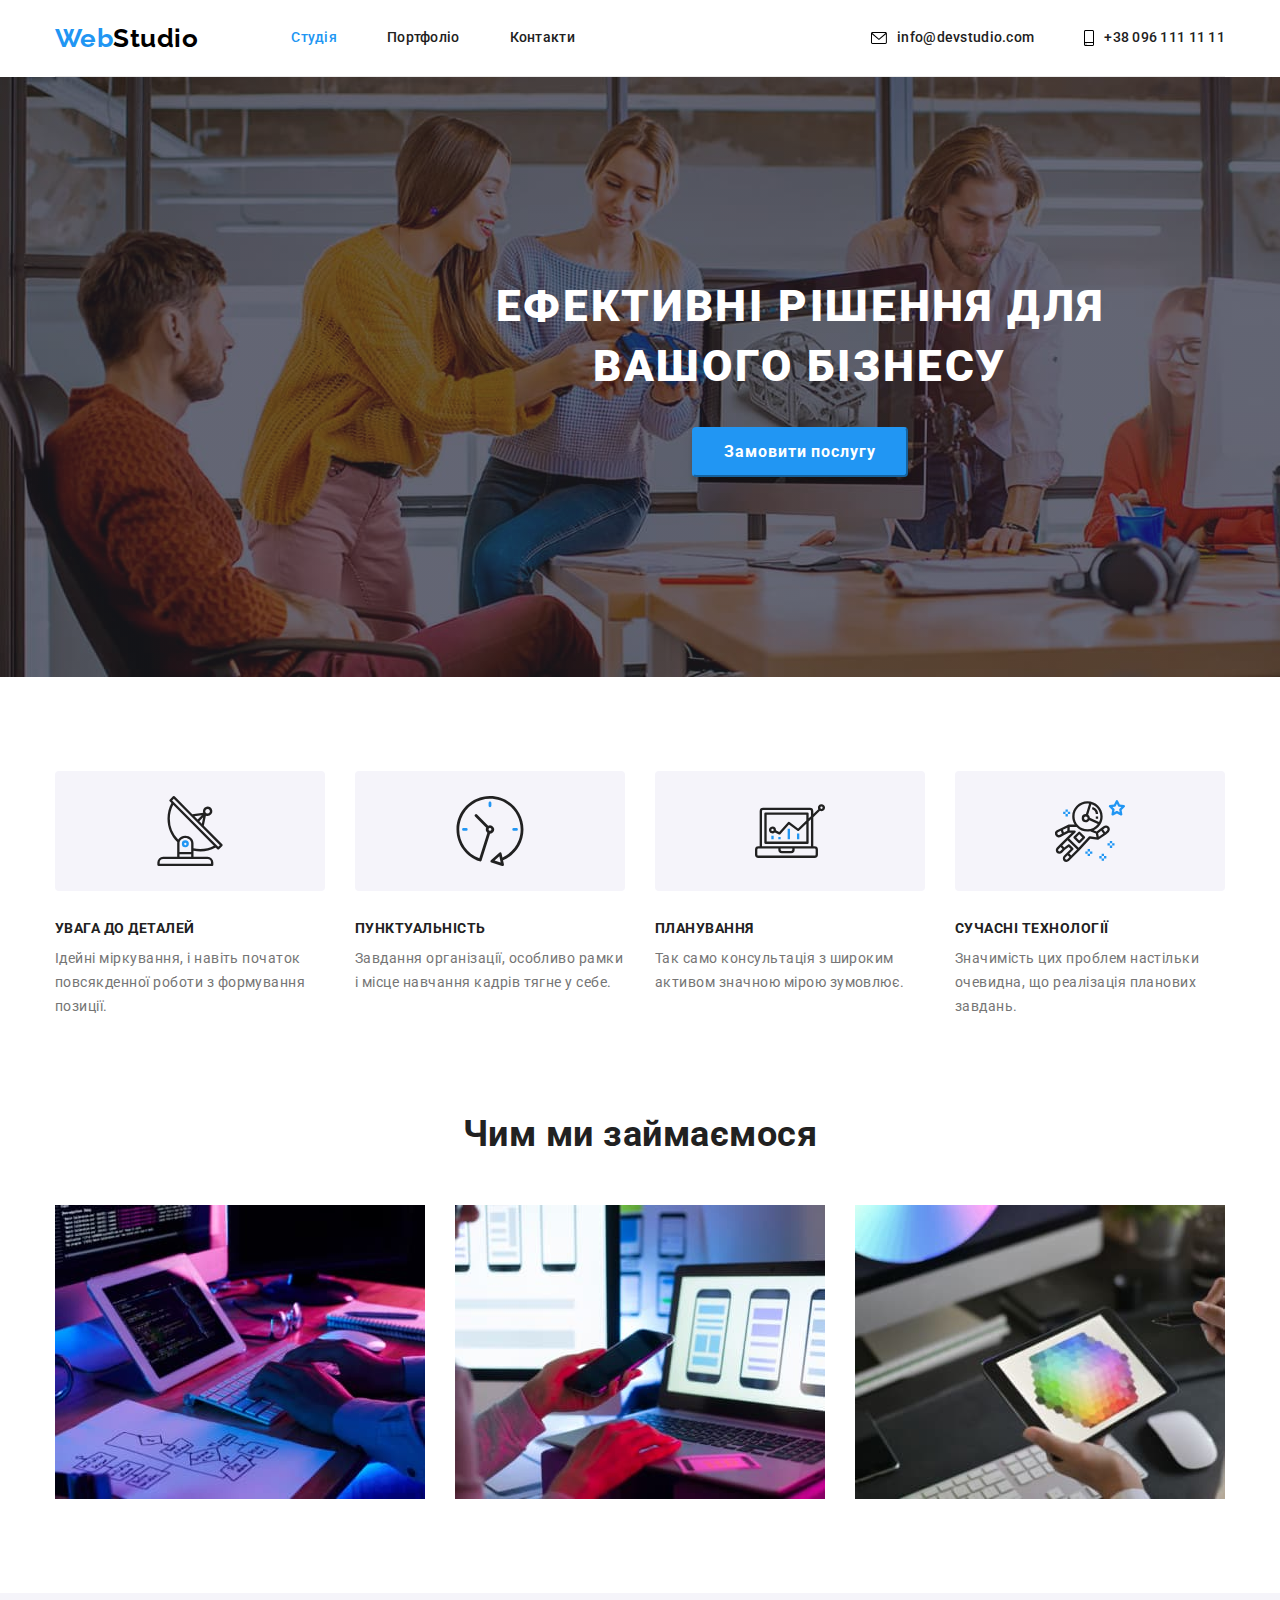
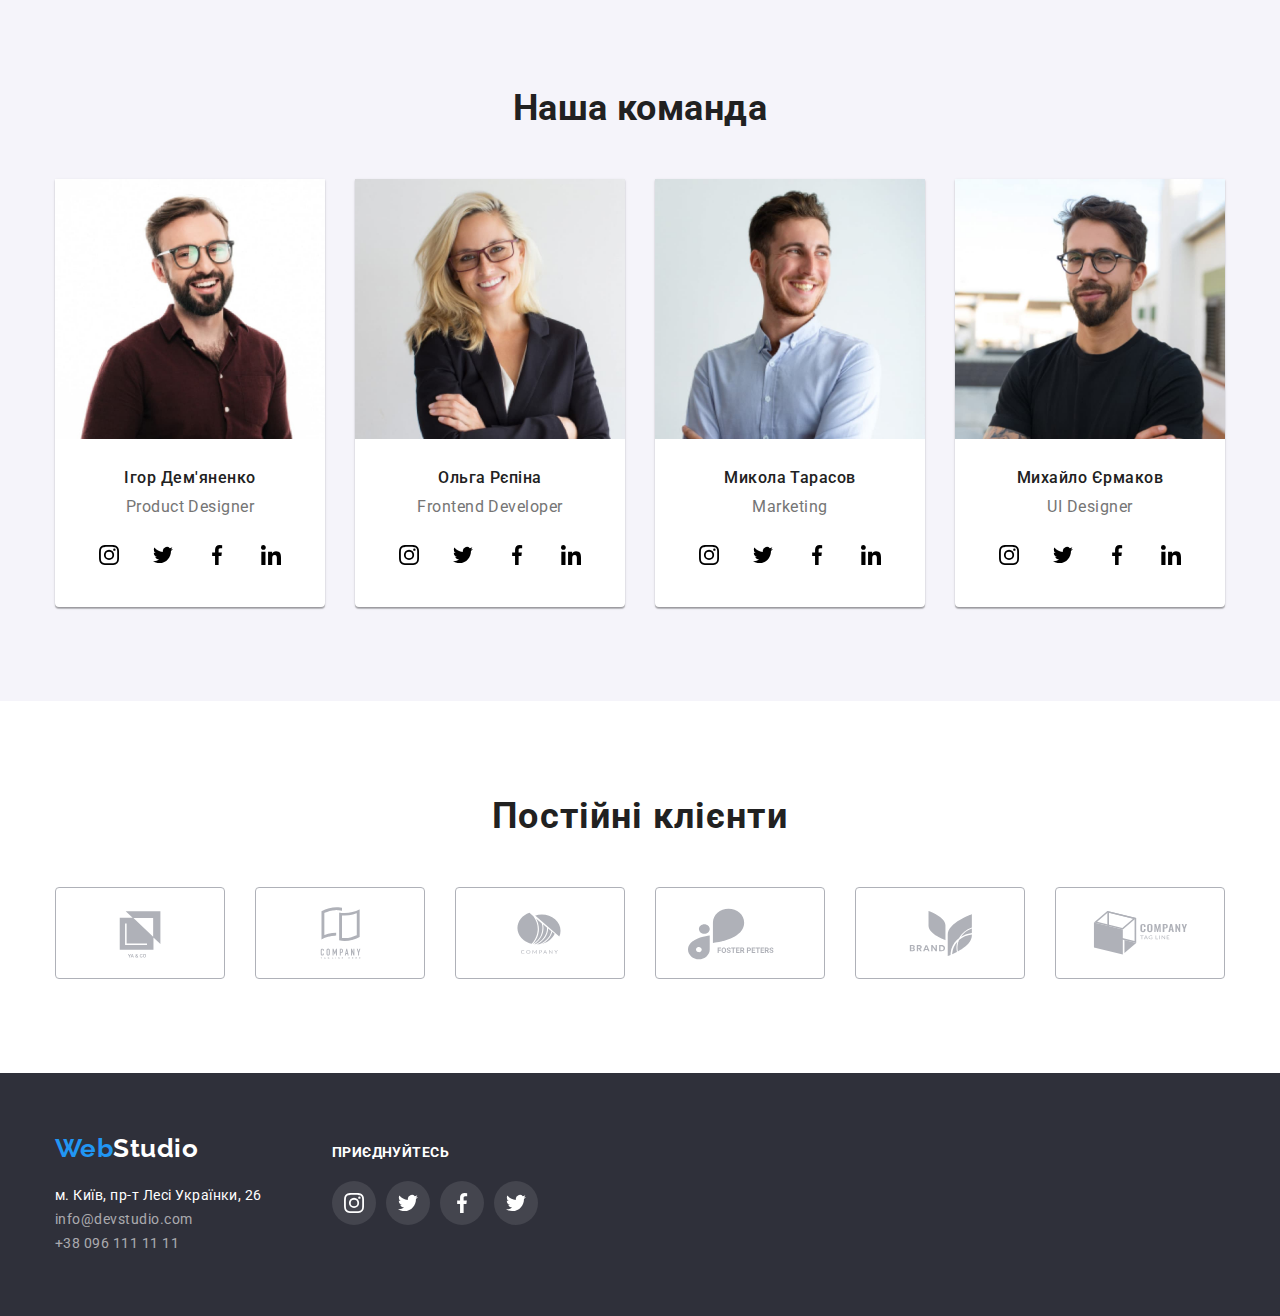
==== index.html @ 513cb398 "Moved files to goit-markup-hw-05" ====
<!DOCTYPE html>
<html lang="uk">
  <head>
    <meta charset="UTF-8" />
    <meta http-equiv="X-UA-Compatible" content="IE=edge" />
    <meta name="viewport" content="width=device-width, initial-scale=1.0" />
    <title>WebStudio</title>
    <link rel="preconnect" href="https://fonts.googleapis.com" />
    <link rel="preconnect" href="https://fonts.gstatic.com" crossorigin />
    <link
      href="https://fonts.googleapis.com/css2?family=Raleway:wght@700&family=Roboto:wght@400;500;700;900&display=swap"
      rel="stylesheet"
    />
    <link
      rel="stylesheet"
      href="https://cdnjs.cloudflare.com/ajax/libs/modern-normalize/1.1.0/modern-normalize.min.css"
    />
    <link rel="stylesheet" href="./css/styles.css" />
  </head>
  <body>
    <header>
      <div class="container">
        <nav class="main-nav">
          <a href="./index.html" class="logo"> <span class="logo-blue">Web</span>Studio </a>
          <ul class="site-nav-list pages">
            <li class="item"><a href="" class="link current">Студія</a></li>
            <li class="item"><a href="./portfolio.html" class="link">Портфоліо</a></li>
            <li class="item"><a href="" class="link">Контакти</a></li>
          </ul>
          <ul class="site-nav-list contacts">
            <li class="item">
                <a href="mailto:info@devstudio.com" class="contact">
                  <svg width="16" height="12" class="header_icon">
                  <use href="./images/icons.svg#icon-envelope"></use></svg>info@devstudio.com</a>
      
            </li>
            <li class="item"><a href="tel:+380961111111" class="contact">
              <svg width="10" height="16" class="header_icon">
                <use href="./images/icons.svg#icon-smartphone"></use></svg>+38 096 111 11 11</a></li>
          </ul>
        </nav>
      </div>
    </header>
    <main>
      <!-- Герой -->
      <section class="hero">
        <div class="container sec-hero">
          <h1 class="hero-title">Ефективні рішення для вашого бізнесу</h1>
          <button type="button" class="button primary">Замовити послугу</button>
        </div>
      </section>

      <section class="sec1">
        <div class="container">
          <h2 class="visually-hidden">Наші переваги</h2>
          <ul class="feature-list">
            <li class="feature-name icon-antenna">
              <div class="thumb">
                <svg width="70" height="70" class="feature_icons">
                <use href="./images/icons.svg#icon-antenna"></use>
              </svg>
            </div>
              <h3 class="title">Увага до деталей</h3>
              <p>Ідейні міркування, і навіть початок повсякденної роботи з формування позиції.</p>
            </li>
            <li class="feature-name icon-clock">
              <div class="thumb">
                <svg width="70" height="70" class="feature_icons">
                  <use href="./images/icons.svg#icon-clock"></use>
                </svg>
              </div>
              <h3 class="title">Пунктуальність</h3>
              <p>Завдання організації, особливо рамки і місце навчання кадрів тягне у себе.</p>
            </li>
            <li class="feature-name icon-diagram">
              <div class="thumb">
                <svg width="70" height="70" class="feature_icons">
                  <use href="./images/icons.svg#icon-diagram"></use>
                </svg>
              </div>
              <h3 class="title">Планування</h3>
              <p>Так само консультація з широким активом значною мірою зумовлює.</p>
            </li>
            <li class="feature-name icon-astronaut">
              <div class="thumb">
                <svg width="70" height="70" class="feature_icons">
                  <use href="./images/icons.svg#icon-astronaut"></use>
                </svg>
              </div>
              <h3 class="title">Сучасні технології</h3>
              <p>Значимість цих проблем настільки очевидна, що реалізація планових завдань.</p>
            </li>
          </ul>
        </div>
      </section>

      <section class="sec2">
        <div class="container">
          <h2 class="section-work">Чим ми займаємося</h2>
          <ul class="work-list">
            <li class="work-item">
              <img
                src="./images/our_work_1.jpg"
                alt="Планування архітектури проекту"
                width="370"
                height="294"
              />
            </li>
            <li class="work-item">
              <img src="./images/our_work_2.jpg" alt="Розробка дизайну" width="370" height="294" />
            </li>
            <li class="work-item">
              <img
                src="./images/our_work_3.jpg"
                alt="Підбір найкращих колірних рішень"
                width="370"
                height="294"
              />
            </li>
          </ul>
        </div>
      </section>

      <section class="sec3">
        <div class="container">
          <h2 class="section-team">Наша команда</h2>
          <ul class="section-team-list">
            <li class="person">
              <img
                src="./images/team_card_1.jpg"
                alt="Фото Ігор Дем'яненко"
                width="270"
                height="260"
              />
              <div class="person-content">
                <h3 class="title">Ігор Дем'яненко</h3>
                <p class="profession">Product Designer</p>
                <ul class="person-soc-list">
                  <li class="person-soc-items">
                    <a href="#" class="person-soc-link link">
                      <svg width="20" height="20" class="soc_icons">
                        <use href="./images/icons.svg#icon-instagram"></use>
                      </svg>
                    </a>
                  </li>
                  <li class="person-soc-items">
                    <a href="#" class="person-soc-link link">
                      <svg width="20" height="20" class="soc_icons">
                        <use href="./images/icons.svg#icon-twitter"></use></svg>
                      </a>
                  </li>
                  <li class="person-soc-items"><a href="#" class="person-soc-link link">
                    <svg width="20" height="20" class="soc_icons">
                      <use href="./images/icons.svg#icon-facebook"></use></svg>
                  </a></li>
                  <li class="person-soc-items"><a href="#" class="person-soc-link link">
                    <svg width="20" height="20" class="soc_icons">
                      <use href="./images/icons.svg#icon-linkedin"></use></svg>
                  </a></li>
                </ul>
              </div>
            </li>
            <li class="person">
              <img
                src="./images/team_card_2.jpg"
                alt="Фото Ольга Рєпіна"
                width="270"
                height="260"
              />
              <div class="person-content">
                <h3 class="title">Ольга Рєпіна</h3>
                <p class="profession">Frontend Developer</p>
                <ul class="person-soc-list">
                  <li class="person-soc-items">
                    <a href="#" class="person-soc-link link">
                      <svg width="20" height="20" class="soc_icons">
                        <use href="./images/icons.svg#icon-instagram"></use>
                      </svg>
                    </a>
                  </li>
                  <li class="person-soc-items">
                    <a href="#" class="person-soc-link link">
                      <svg width="20" height="20" class="soc_icons">
                        <use href="./images/icons.svg#icon-twitter"></use></svg>
                      </a>
                  </li>
                  <li class="person-soc-items"><a href="#" class="person-soc-link link">
                    <svg width="20" height="20" class="soc_icons">
                      <use href="./images/icons.svg#icon-facebook"></use></svg>
                  </a></li>
                  <li class="person-soc-items"><a href="#" class="person-soc-link link">
                    <svg width="20" height="20" class="soc_icons">
                      <use href="./images/icons.svg#icon-linkedin"></use></svg>
                  </a></li>
                </ul>
              </div>
            </li>
            <li class="person">
              <img
                src="./images/team_card_3.jpg"
                alt="Фото Микола Тарасов"
                width="270"
                height="260"
              />
              <div class="person-content">
                <h3 class="title">Микола Тарасов</h3>
                <p class="profession">Marketing</p>
                <ul class="person-soc-list">
                  <li class="person-soc-items">
                    <a href="#" class="person-soc-link link">
                      <svg width="20" height="20" class="soc_icons">
                        <use href="./images/icons.svg#icon-instagram"></use>
                      </svg>
                    </a>
                  </li>
                  <li class="person-soc-items">
                    <a href="#" class="person-soc-link link">
                      <svg width="20" height="20" class="soc_icons">
                        <use href="./images/icons.svg#icon-twitter"></use></svg>
                      </a>
                  </li>
                  <li class="person-soc-items"><a href="#" class="person-soc-link link">
                    <svg width="20" height="20" class="soc_icons">
                      <use href="./images/icons.svg#icon-facebook"></use></svg>
                  </a></li>
                  <li class="person-soc-items"><a href="#" class="person-soc-link link">
                    <svg width="20" height="20" class="soc_icons">
                      <use href="./images/icons.svg#icon-linkedin"></use></svg>
                  </a></li>
                </ul>
              </div>
            </li>
            <li class="person">
              <img
                src="./images/team_card_4.jpg"
                alt="Фото Михайло Єрмаков"
                width="270"
                height="260"
              />
              <div class="person-content">
                <h3 class="title">Михайло Єрмаков</h3>
                <p class="profession">UI Designer</p>
                <ul class="person-soc-list">
                  <li class="person-soc-items">
                    <a href="#" class="person-soc-link link">
                      <svg width="20" height="20" class="soc_icons">
                        <use href="./images/icons.svg#icon-instagram"></use>
                      </svg>
                    </a>
                  </li>
                  <li class="person-soc-items">
                    <a href="#" class="person-soc-link link">
                      <svg width="20" height="20" class="soc_icons">
                        <use href="./images/icons.svg#icon-twitter"></use></svg>
                      </a>
                  </li>
                  <li class="person-soc-items"><a href="#" class="person-soc-link link">
                    <svg width="20" height="20" class="soc_icons">
                      <use href="./images/icons.svg#icon-facebook"></use></svg>
                  </a></li>
                  <li class="person-soc-items"><a href="#" class="person-soc-link link">
                    <svg width="20" height="20" class="soc_icons">
                      <use href="./images/icons.svg#icon-linkedin"></use></svg>
                  </a></li>
                </ul>
              </div>
            </li>
          </ul>
        </div>
      </section>
      <section class="sec-customers">
        <div class="container">
          <h2 class="customers-title">Постійні клієнти</h2>
          <ul class="customers-list">
            <li class="customers-item">
              <a href="" class="customers-item-box">
                <svg width="106" height="60" class="customers_icons">
                  <use href="./images/icons.svg#icon-logo1"></use></svg>
              </a>
            </li>
            <li class="customers-item">
              <a href="" class="customers-item-box">
                <svg width="106" height="60" class="customers_icons">
                  <use href="./images/icons.svg#icon-logo2"></use></svg>
              </a>
            </li>
            <li class="customers-item">
              <a href="" class="customers-item-box">
                <svg width="106" height="60" class="customers_icons">
                  <use href="./images/icons.svg#icon-logo3"></use></svg>
              </a>
            </li>
            <li class="customers-item">
              <a href="" class="customers-item-box">
                <svg width="106" height="60" class="customers_icons">
                  <use href="./images/icons.svg#icon-logo4"></use></svg>
              </a>
            </li>
            <li class="customers-item">
              <a href="" class="customers-item-box">
                <svg width="106" height="60" class="customers_icons">
                  <use href="./images/icons.svg#icon-logo5"></use></svg>
              </a>
            </li>
            <li class="customers-item">
              <a href="" class="customers-item-box">
                <svg width="106" height="60" class="customers_icons">
                  <use href="./images/icons.svg#icon-logo6"></use></svg>
              </a>
            </li>
      
          </ul>
        </div>
      </section>
    </main>
    <footer>
      <section class="footer-section-address">
        <div class="container container-footer">
          <div class="address-footer">
            <a href="./index.html" class="footer-logo">
              <span class="footer-logo-blue">Web</span>Studio
            </a>
            <address>
              <ul class="footer-address-list">
                <li>
                  <a
                    href="https://goo.gl/maps/oqx8ePhRrZRqefAk6"
                    target="_blank"
                    rel="noopener noreferrer nofollow"
                    class="footer-address-link"
                  >
                    м. Київ, пр-т Лесі Українки, 26
                  </a>
                </li>
                <li>
                  <a href="mailto:info@devstudio.com" class="footer-contacts">info@devstudio.com</a>
                </li>
                <li><a href="tel:+380961111111" class="footer-contacts">+38 096 111 11 11</a></li>
              </ul>
            </address>
          </div>
          <div class="join">
            <h3 class="join-title">приєднуйтесь</h3>
            <ul class="join-list">
              <li class="join-item"><a href="" class="join-button">
                <svg width="20" height="20" class="join-link">
                  <use href="./images/icons.svg#icon-instagram"></use>
                </svg>
              </a></li>
              <li class="join-item"><a href="" class="join-button">
                <svg width="20" height="20" class="join-link">
                  <use href="./images/icons.svg#icon-twitter"></use>
                </svg>
              </a></li>
              <li class="join-item"><a href="" class="join-button">
                <svg width="20" height="20" class="join-link">
                  <use href="./images/icons.svg#icon-facebook"></use>
                </svg>
              </a></li>
              <li class="join-item"><a href="" class="join-button">
                <svg width="20" height="20" class="join-link">
                  <use href="./images/icons.svg#icon-twitter"></use>
                </svg>
              </a></li>
            </ul>
        </div>
      </section>
    </footer>
  </body>
</html>
---- css/styles.css ----
:root {
  --primary-text-color: #212121;
  --title-text-color: #757575;
  --accent-color: #2196f3;
  --primary-white-color: #ffffff;
}

body {
  background-color: var(--primary-white-color);
  color: var(--primary-text-color);
  font-family: Roboto, sans-serif;
  letter-spacing: 0.03em;
}

h1,
h2,
h3,
h4,
h5,
h6,
p {
  margin: 0;
}

ul {
  margin: 0;
  padding: 0;
  list-style: none;
}

button {
  cursor: pointer;
}

img {
  display: block;
  max-width: 100%;
  height: auto;
}

.container {
  width: 1200px;
  margin: 0 auto;
  padding: 0 15px;
}

.link {
  text-decoration: none;
}

/* ------Utilitarian classes------ */

.visually-hidden {
  position: absolute;
  width: 1px;
  height: 1px;
  margin: -1px;
  border: 0;
  padding: 0;
  white-space: nowrap;
  overflow: hidden;
}
/*  Header: */

/* Logo */

.logo {
  color: #000000;
  font-family: Raleway, sans-serif;
  font-weight: 700;
  font-size: 26px;
  line-height: 1.19;
  text-decoration: none;
}

.logo:hover {
  color: var(--accent-color);
}

.logo-blue {
  color: var(--accent-color);
}

.logo-blue:hover {
  color: #000000;
}

/* Навигация по сайту */

.main-nav {
  display: flex;
  align-items: center;
  border-bottom: 1px solid #ececec;
}

.site-nav-list {
  display: flex;
  list-style: none;
}

/* .site-nav-list .item {
  margin-right: 50px;
}

.site-nav-list .item:last-child {
  margin-right: 0;
} */

.site-nav-list .item + .item {
  margin-left: 50px;
}

/* .site-nav-list .item:not(:last-child) {
  margin-right: 50px;
} */

.site-nav-list.pages {
  margin-left: 93px;
}

.site-nav-list.contacts {
  margin-left: auto;
}

.site-nav-list .link,
.contact {
  display: inline-flex;
  align-items: center;
  padding-top: 30px;
  padding-bottom: 30px;
  color: var(--primary-text-color);
  font-weight: 500;
  font-size: 14px;
  line-height: 1.14;
  letter-spacing: 0.02em;
  text-decoration: none;
}

.site-nav-list .link:hover,
.site-nav-list .link:focus,
.contact:hover,
.contact:focus {
  color: var(--accent-color);
  fill: var(--accent-color);
}

.site-nav-list .link.current {
  color: var(--accent-color);
}

.header_icon {
  margin-right: 10px;
}

/* End of header. */

/* main: */

.hero {
  text-align: center;
}

.container.sec-hero {
  display: flex;
  flex-direction: column;
  align-items: center;

  padding-top: 200px;
  padding-bottom: 200px;

  height: 600px;
  width: 1600px;
  margin-left: auto;
  margin-right: auto;
  background-image: linear-gradient(to right, rgba(47, 48, 58, 0.4), rgba(47, 48, 58, 0.4)),
    url(../images/hero.jpg);
  background-repeat: no-repeat;
  background-size: cover;
  background-position: center;

  background-color: #2f303a;
}

.hero-title {
  color: #ffffff;
  font-weight: 900;
  font-size: 44px;
  line-height: 1.36;
  font-family: inherit;
  letter-spacing: 0.06em;
  text-transform: uppercase;
  text-align: center;
  width: 696px;
  margin-bottom: 30px;
}

.button.primary {
  color: #ffffff;
  background-color: var(--accent-color);
  font-family: inherit;
  font-weight: 700;
  font-size: 16px;
  line-height: 1.88;
  letter-spacing: 0.06em;

  width: 216px;
  height: 50px;
  box-shadow: 0px 4px 4px rgba(0, 0, 0, 0.15);
  border-radius: 4px;
  border-color: var(--accent-color);
}

.sec1 {
  padding-top: 94px;
  padding-bottom: 94px;
}
.feature-list {
  display: flex;
  list-style: none;
}

.feature-list .feature-name:not(:last-child) {
  margin-right: 30px;
}

.feature-name .thumb {
  display: flex;
  justify-content: center;
  align-items: center;
  width: 270px;
  content: '';
  height: 120px;
  background-color: #f5f4fa;
  border-radius: 4px;
  margin-bottom: 30px;

  /* background-size: contain;
  background-repeat: no-repeat;
  background-position: center;*/
}
/* 
.feature-name.icon-antenna::before {
  background-image: url(../images/antenna_1.svg);
}

.feature-name.icon-clock::before {
  background-image: url(../images/clock_2.svg);
}

.feature-name.icon-diagram::before {
  background-image: url(../images/diagram_3.svg);
}

.feature-name.icon-astronaut::before {
  background-image: url(../images/astronaut_4.svg);
} */

.feature-list .title {
  color: var(--primary-text-color);
  font-weight: 700;
  font-size: 14px;
  line-height: 1.14;
  text-transform: uppercase;

  margin-bottom: 10px;
}

.feature-list p {
  color: var(--title-text-color);
  font-size: 14px;
  line-height: 1.71;
}

.sec2 {
  padding-bottom: 94px;
}
.section-work {
  color: var(--primary-text-color);
  font-weight: 700;
  font-size: 36px;
  line-height: 1.17;
  text-align: center;
  padding-bottom: 50px;
}

.work-list {
  display: flex;
  list-style: none;
}

.work-list .work-item:not(:last-child) {
  margin-right: 30px;
}

.sec3 {
  background-color: #f5f4fa;
  padding-top: 94px;
  padding-bottom: 94px;
}

.section-team {
  color: var(--primary-text-color);
  font-weight: 700;
  font-size: 36px;
  line-height: 1.17;
  text-align: center;

  margin-bottom: 50px;
}

.section-team-list {
  display: flex;
  list-style: none;
}

.section-team-list .person {
  width: 270px;

  background-color: #ffffff;
  box-shadow: 0px 1px 3px rgba(0, 0, 0, 0.12), 0px 1px 1px rgba(0, 0, 0, 0.14),
    0px 2px 1px rgba(0, 0, 0, 0.2);
  border-radius: 0px 0px 4px 4px;
}

.section-team-list .person + .person {
  margin-left: 30px;
}

.person-content {
  display: flex;
  flex-direction: column;

  padding: 30px;
}

.section-team-list .title {
  color: var(--primary-text-color);
  font-weight: 500;
  font-size: 16px;
  line-height: 1.18;
  text-align: center;
  margin-bottom: 10px;
}

.section-team-list .profession {
  color: var(--title-text-color);
  font-size: 16px;
  line-height: 1.18;
  text-align: center;
  margin-bottom: 16px;
}

.person-soc-list {
  display: flex;
  justify-content: center;
  align-items: center;
}

.person-soc-items {
  width: 44px;
  height: 44px;
}

.person-soc-items:not(:last-child) {
  margin-right: 10px;
}

.person-soc-link {
  width: 100%;
  height: 100%;
  display: flex;
  border-radius: 50%;

  justify-content: center;
  align-items: center;
}

.person-soc-link:hover,
.person-soc-link:focus {
  background-color: var(--accent-color);
  fill: #ffffff;
}

.sec-customers {
  padding-top: 94px;
  padding-bottom: 94px;
}

.customers-title {
  font-weight: 700;
  font-size: 36px;
  line-height: 1.17;
  text-align: center;
  letter-spacing: 0.03em;
  margin-bottom: 50px;
}

.customers-list {
  display: flex;
  align-items: center;
}

.customers-item:not(:last-child) {
  margin-right: 30px;
}

.customers-item-box {
  display: block;
  align-items: center;
  justify-content: center;
  width: 170px;
  height: 92px;
  left: 615px;
  top: 2490px;

  border: 1px solid #afb1b8;
  border-radius: 4px;

  fill: #afb1b8;
}

.customers-item-box:hover,
.customers-item-box:focus {
  border-color: var(--accent-color);
  fill: var(--accent-color);
}

.customers_icons {
  margin: 16px 32px;
}

/* end of main. */

/* footer: */

.footer-section-address {
  background-color: #2f303a;
}

.container-footer {
  display: flex;
}

.footer-logo {
  color: #ffffff;
  font-family: 'Raleway';
  font-style: normal;
  font-weight: 700;
  font-size: 26px;
  line-height: 1.19;
  text-decoration: none;

  display: block;
  padding-top: 60px;
  padding-bottom: 20px;
}

.footer-logo-blue {
  color: var(--accent-color);
}

.footer-address-list {
  list-style: none;
  font-size: 14px;
  line-height: 1.71;
  font-style: normal;

  padding-bottom: 60px;
}

.footer-address-link {
  color: #ffffff;
  font-size: 14px;
  line-height: 1.71;
  text-decoration: none;
}

.footer-address-link:hover,
.footer-address-link:focus {
  color: var(--accent-color);
}

.footer-contacts {
  color: rgba(255, 255, 255, 0.6);
  font-size: 14px;
  line-height: 1.71;
  text-decoration: none;
}

.footer-contacts:hover,
.footer-contacts:focus {
  color: var(--accent-color);
}

.join {
  margin-top: 72px;
  margin-left: 70px;
}

.join-title {
  font-weight: 700;
  font-size: 14px;
  line-height: 1.14;
  letter-spacing: 0.03em;
  text-transform: uppercase;
  color: #ffffff;

  margin-bottom: 20px;
}
.join-list {
  display: flex;
  justify-content: center;
}
.join-item {
}
.join-button {
  padding: 0;
  border: none;
  width: 44px;
  height: 44px;
  border-radius: 50%;
  margin-right: 10px;
  background: rgba(255, 255, 255, 0.1);
  display: inline-flex;
  justify-content: center;
  align-items: center;
}

.join-button:hover,
.join-button:focus {
  background: var(--accent-color);
  fill: var(--primary-white-color);
}

.join-link {
  background-position: center;
  fill: var(--primary-white-color);
  margin: 0;
  padding: 0;
}

/* классы для portfolio.html */

.container.sec-works {
  background-color: #ffffff;
  padding-top: 94px;
  padding-bottom: 94px;
}

.button-list {
  display: flex;
  list-style: none;
  justify-content: center;

  margin-bottom: 34px;
}

.button-menu:not(:last-child) {
  margin-right: 8px;
}

.button-function {
  color: #212121;
  background-color: #f5f4fa;
  font-family: inherit;
  font-weight: 500;
  font-size: 16px;
  line-height: 1.62;
  text-align: center;

  width: 125px;
  height: 38px;
  border-radius: 4px;
  border: 2px solid transparent;
}

.button-function:hover,
.button-function:focus {
  color: #ffffff;
  background-color: #2196f3;
  box-shadow: 0px 3px 1px rgba(0, 0, 0, 0.1), 0px 1px 2px rgba(0, 0, 0, 0.08),
    0px 2px 2px rgba(0, 0, 0, 0.12);
  border-radius: 4px;
}

.gallery-list {
  display: flex;
  flex-wrap: wrap;
  list-style: none;
}

.gallery-list .item {
  flex-basis: calc((100% - 60px) / 3);
  margin-right: 30px;
  margin-bottom: 30px;
}

.gallery-list .item:nth-child(3n) {
  margin-right: 0;
}

.gallery-list .item:nth-last-child(-n + 3) {
  margin-bottom: 0;
}

.gallery-list .item:hover,
.gallery-list .item:focus {
  border: 1px solid #eeeeee;
  box-shadow: 0px 1px 1px rgba(0, 0, 0, 0.12), 0px 4px 4px rgba(0, 0, 0, 0.06),
    1px 4px 6px rgba(0, 0, 0, 0.16);
}

.gallery-list-link {
  text-decoration: none;
}

.gallery-list-content {
  padding: 20px 24px;
  border-left: 1px solid #eeeeee;
  border-right: 1px solid #eeeeee;
  border-bottom: 1px solid #eeeeee;
}

.gallery-list-title {
  color: var(--primary-text-color);
  font-weight: 700;
  font-size: 18px;
  line-height: 2;
  letter-spacing: 0.06em;

  margin-bottom: 4px;
}

.gallery-list-text {
  color: var(--title-text-color);
  font-size: 16px;
  line-height: 1.88;
}
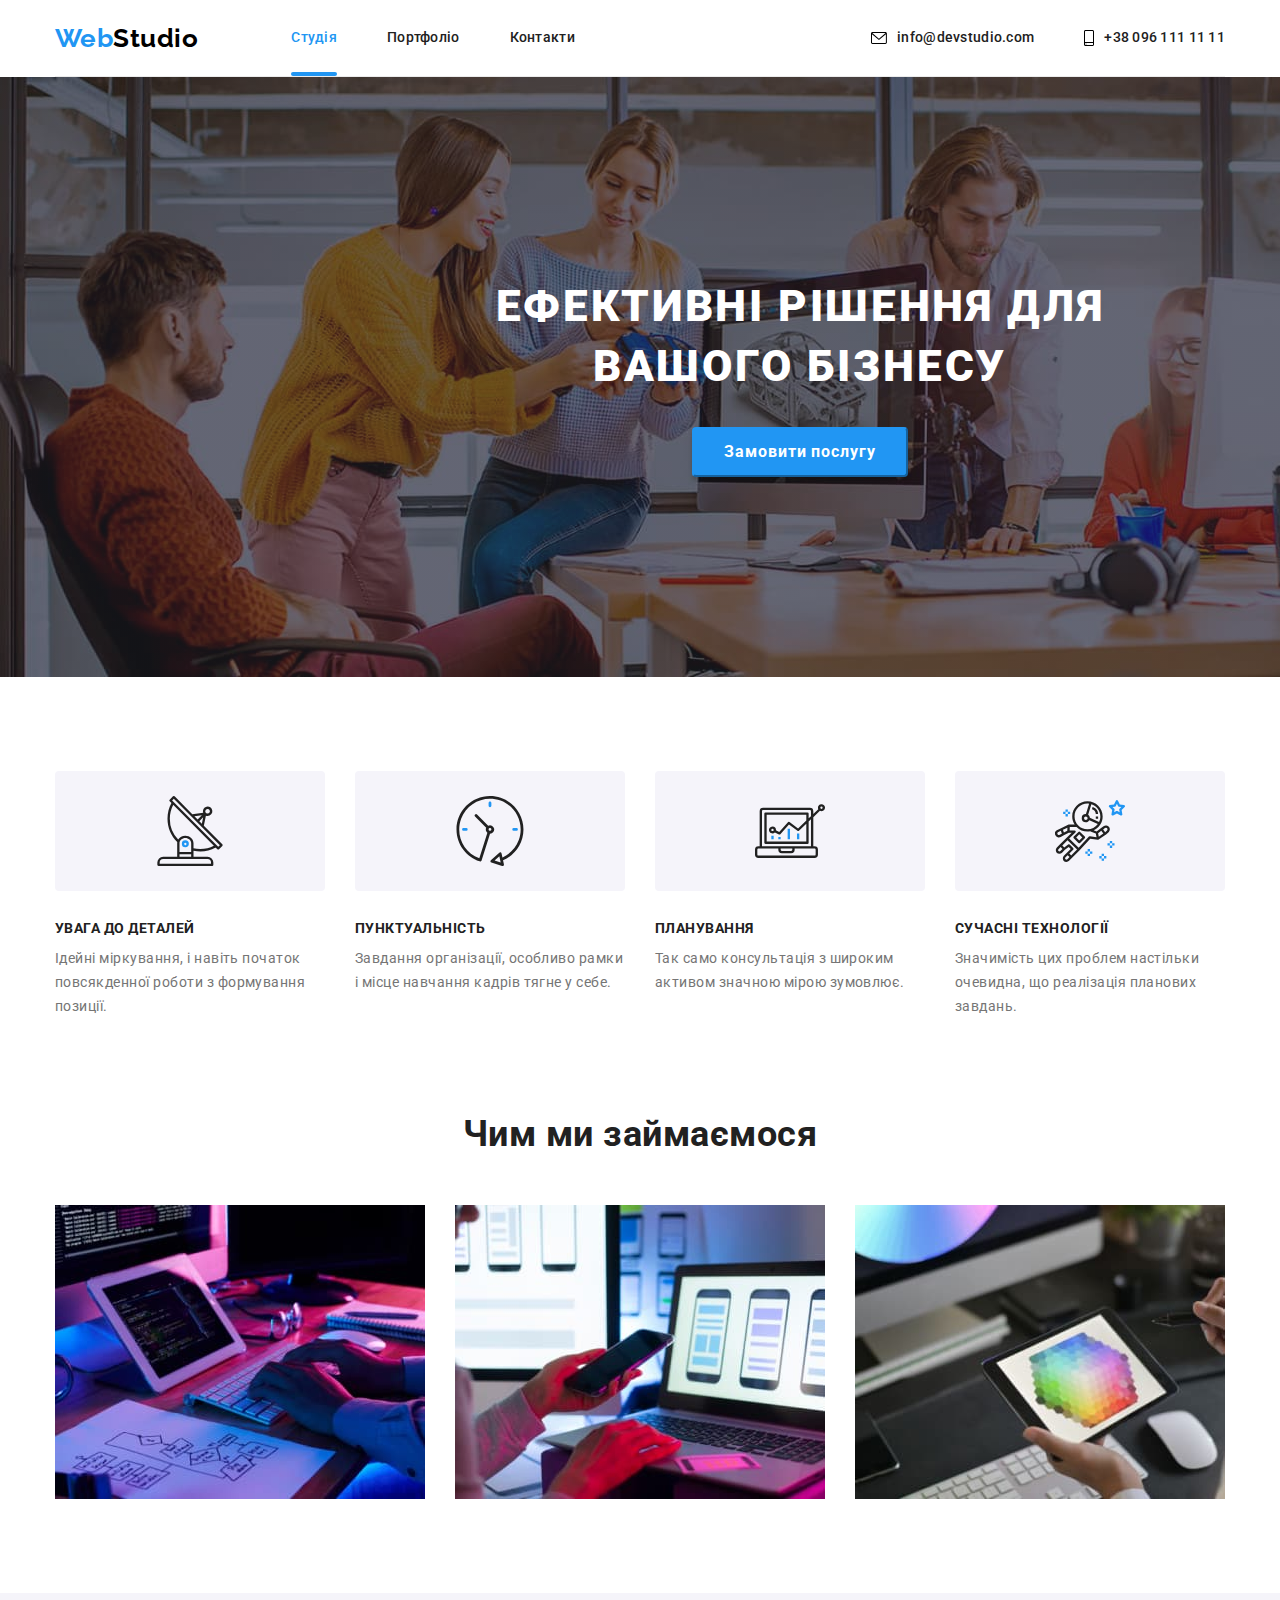
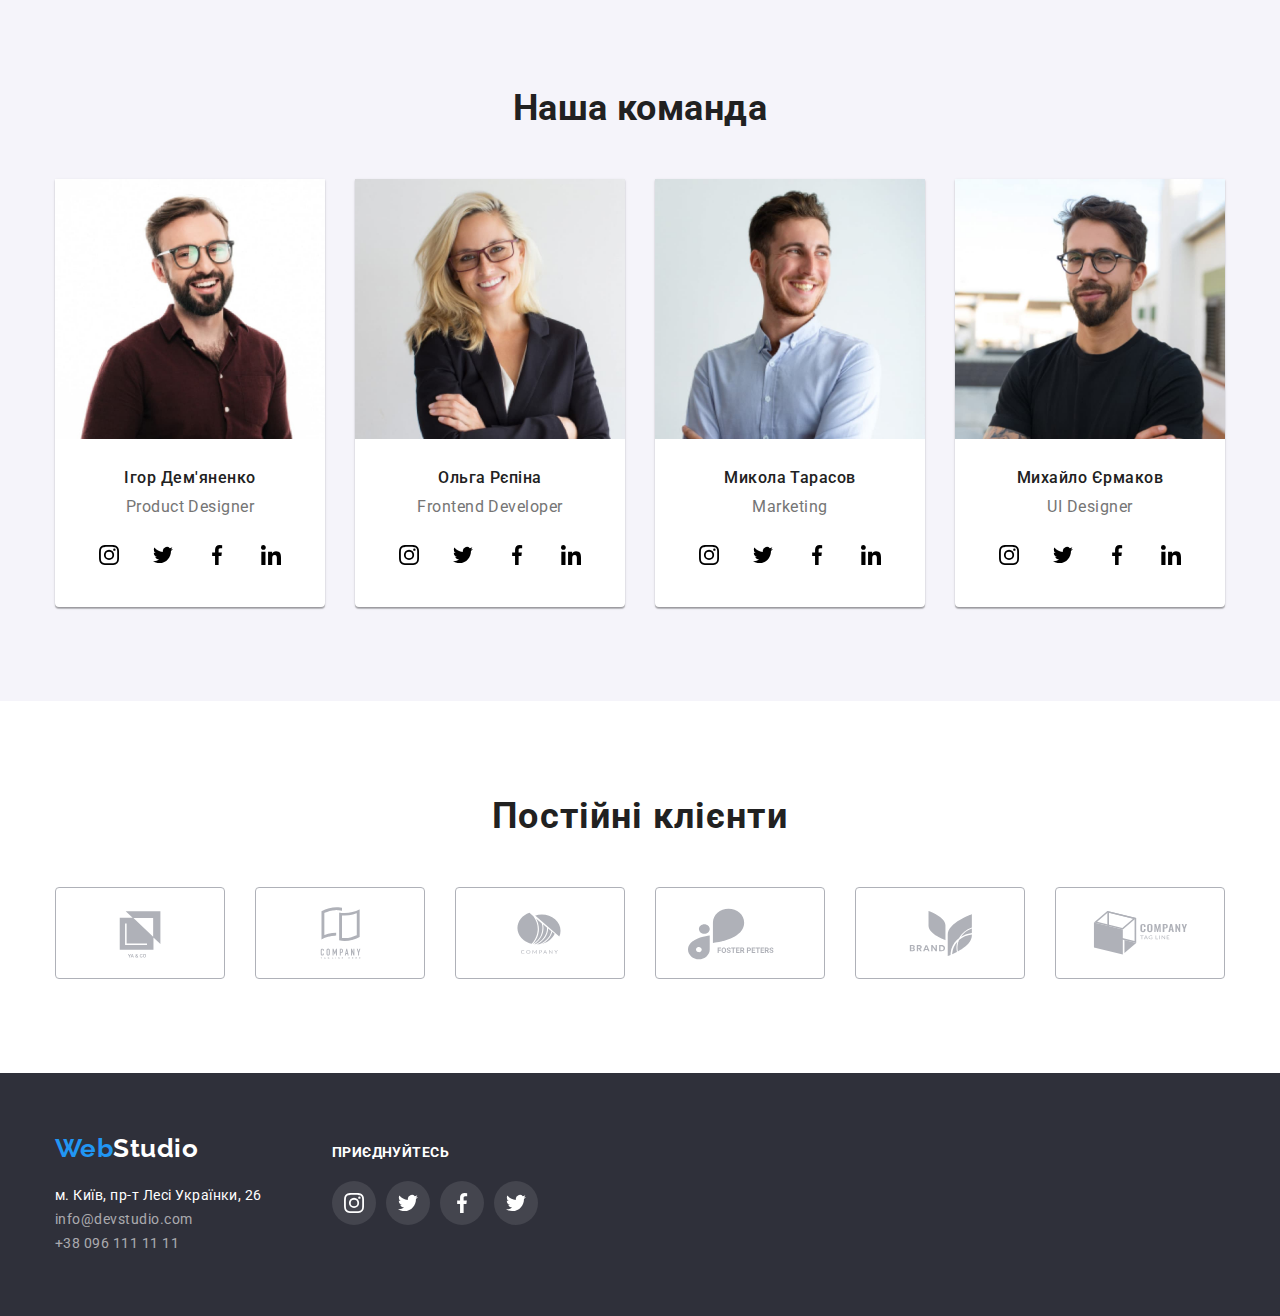
==== commit 25da148c: "Added working modal" ====
--- a/index.html
+++ b/index.html
@@ -46,7 +46,7 @@
       <section class="hero">
         <div class="container sec-hero">
           <h1 class="hero-title">Ефективні рішення для вашого бізнесу</h1>
-          <button type="button" class="button primary">Замовити послугу</button>
+          <button type="button" class="button primary" data-modal-open>Замовити послугу</button>
         </div>
       </section>
 
@@ -366,5 +366,15 @@
         </div>
       </section>
     </footer>
+    <div class="backdrop is-hidden" data-modal>
+      <div class="modal">
+        <button type="button" class="modal-close" data-modal-close>
+          <svg width="20" height="20" class="modal-close-button">
+            <use href="./images/icons.svg#modal-close"></use> </svg>
+
+        </button>
+      </div>
+    </div>
+    <script src="./js/modal.js"></script>
   </body>
 </html>
--- a/css/styles.css
+++ b/css/styles.css
@@ -3,6 +3,7 @@
   --title-text-color: #757575;
   --accent-color: #2196f3;
   --primary-white-color: #ffffff;
+  --tran: 250ms cubic-bezier(0.4, 0, 0.2, 1);
 }
 
 body {
@@ -134,6 +135,10 @@
   line-height: 1.14;
   letter-spacing: 0.02em;
   text-decoration: none;
+
+  transition: color var(--tran), fill var(--tran);
+
+  position: relative;
 }
 
 .site-nav-list .link:hover,
@@ -146,6 +151,19 @@
 
 .site-nav-list .link.current {
   color: var(--accent-color);
+}
+
+.site-nav-list .link.current::after {
+  content: '';
+
+  position: absolute;
+
+  width: 100%;
+  height: 4px;
+  background-color: var(--accent-color);
+  border-radius: 2px;
+  left: 0;
+  bottom: 0;
 }
 
 .header_icon {
@@ -373,6 +391,8 @@
 
   justify-content: center;
   align-items: center;
+
+  transition: background-color var(--tran), fill var(--tran);
 }
 
 .person-soc-link:hover,
@@ -417,6 +437,8 @@
   border-radius: 4px;
 
   fill: #afb1b8;
+
+  transition: fill var(--tran), border-color var(--tran);
 }
 
 .customers-item-box:hover,
@@ -473,6 +495,8 @@
   font-size: 14px;
   line-height: 1.71;
   text-decoration: none;
+
+  transition: color var(--tran);
 }
 
 .footer-address-link:hover,
@@ -485,6 +509,8 @@
   font-size: 14px;
   line-height: 1.71;
   text-decoration: none;
+
+  transition: color var(--tran);
 }
 
 .footer-contacts:hover,
@@ -520,15 +546,17 @@
   height: 44px;
   border-radius: 50%;
   margin-right: 10px;
-  background: rgba(255, 255, 255, 0.1);
+  background-color: rgba(255, 255, 255, 0.1);
   display: inline-flex;
   justify-content: center;
   align-items: center;
+
+  transition: background-color var(--tran), fill var(--tran);
 }
 
 .join-button:hover,
 .join-button:focus {
-  background: var(--accent-color);
+  background-color: var(--accent-color);
   fill: var(--primary-white-color);
 }
 
@@ -572,6 +600,8 @@
   height: 38px;
   border-radius: 4px;
   border: 2px solid transparent;
+
+  transition: color var(--tran), background-color var(--tran), box-shadow var(--tran);
 }
 
 .button-function:hover,
@@ -580,7 +610,6 @@
   background-color: #2196f3;
   box-shadow: 0px 3px 1px rgba(0, 0, 0, 0.1), 0px 1px 2px rgba(0, 0, 0, 0.08),
     0px 2px 2px rgba(0, 0, 0, 0.12);
-  border-radius: 4px;
 }
 
 .gallery-list {
@@ -593,6 +622,8 @@
   flex-basis: calc((100% - 60px) / 3);
   margin-right: 30px;
   margin-bottom: 30px;
+
+  transition: box-shadow var(--tran);
 }
 
 .gallery-list .item:nth-child(3n) {
@@ -605,13 +636,38 @@
 
 .gallery-list .item:hover,
 .gallery-list .item:focus {
-  border: 1px solid #eeeeee;
   box-shadow: 0px 1px 1px rgba(0, 0, 0, 0.12), 0px 4px 4px rgba(0, 0, 0, 0.06),
     1px 4px 6px rgba(0, 0, 0, 0.16);
 }
 
 .gallery-list-link {
-  text-decoration: none;
+  display: block;
+}
+
+.gallery-list-wrap {
+  position: relative;
+  overflow: hidden;
+}
+
+.gallery-list-toptext {
+  position: absolute;
+  top: 0;
+
+  font-size: 18px;
+  line-height: 1.56;
+  letter-spacing: 0.03em;
+  color: var(--primary-white-color);
+  padding: 63px 24px;
+  background-color: rgba(33, 150, 243, 0.9);
+  height: 100%;
+
+  transform: translateY(100%);
+  transition: transform var(--tran);
+  overflow: auto;
+}
+
+.gallery-list-link:hover .gallery-list-toptext {
+  transform: translateY(0%);
 }
 
 .gallery-list-content {
@@ -636,3 +692,56 @@
   font-size: 16px;
   line-height: 1.88;
 }
+
+/* модальное окно index.html : */
+
+.backdrop {
+  position: fixed;
+  top: 0;
+
+  width: 100%;
+  height: 100%;
+  background-color: rgba(0, 0, 0, 0.2);
+}
+
+.modal {
+  position: absolute;
+  top: 50%;
+  left: 50%;
+
+  transform: translate(-50%, -50%);
+
+  width: 528px;
+  min-height: 581px;
+  background-color: var(--primary-white-color);
+  box-shadow: 0px 1px 3px rgba(0, 0, 0, 0.12), 0px 1px 1px rgba(0, 0, 0, 0.14),
+    0px 2px 1px rgba(0, 0, 0, 0.2);
+  border-radius: 4px;
+}
+
+.modal-close {
+  position: absolute;
+  top: 8px;
+  right: 8px;
+
+  width: 30px;
+  height: 30px;
+  background-color: var(--primary-white-color);
+  border-radius: 50%;
+  border: 1px solid rgba(0, 0, 0, 0.1);
+  display: inline-flex;
+  justify-content: center;
+  align-items: center;
+}
+
+.modal-close-button {
+  fill: #000000;
+  width: 11px;
+  height: 11px;
+}
+
+.is-hidden {
+  opacity: 0;
+  visibility: hidden;
+  pointer-events: none;
+}
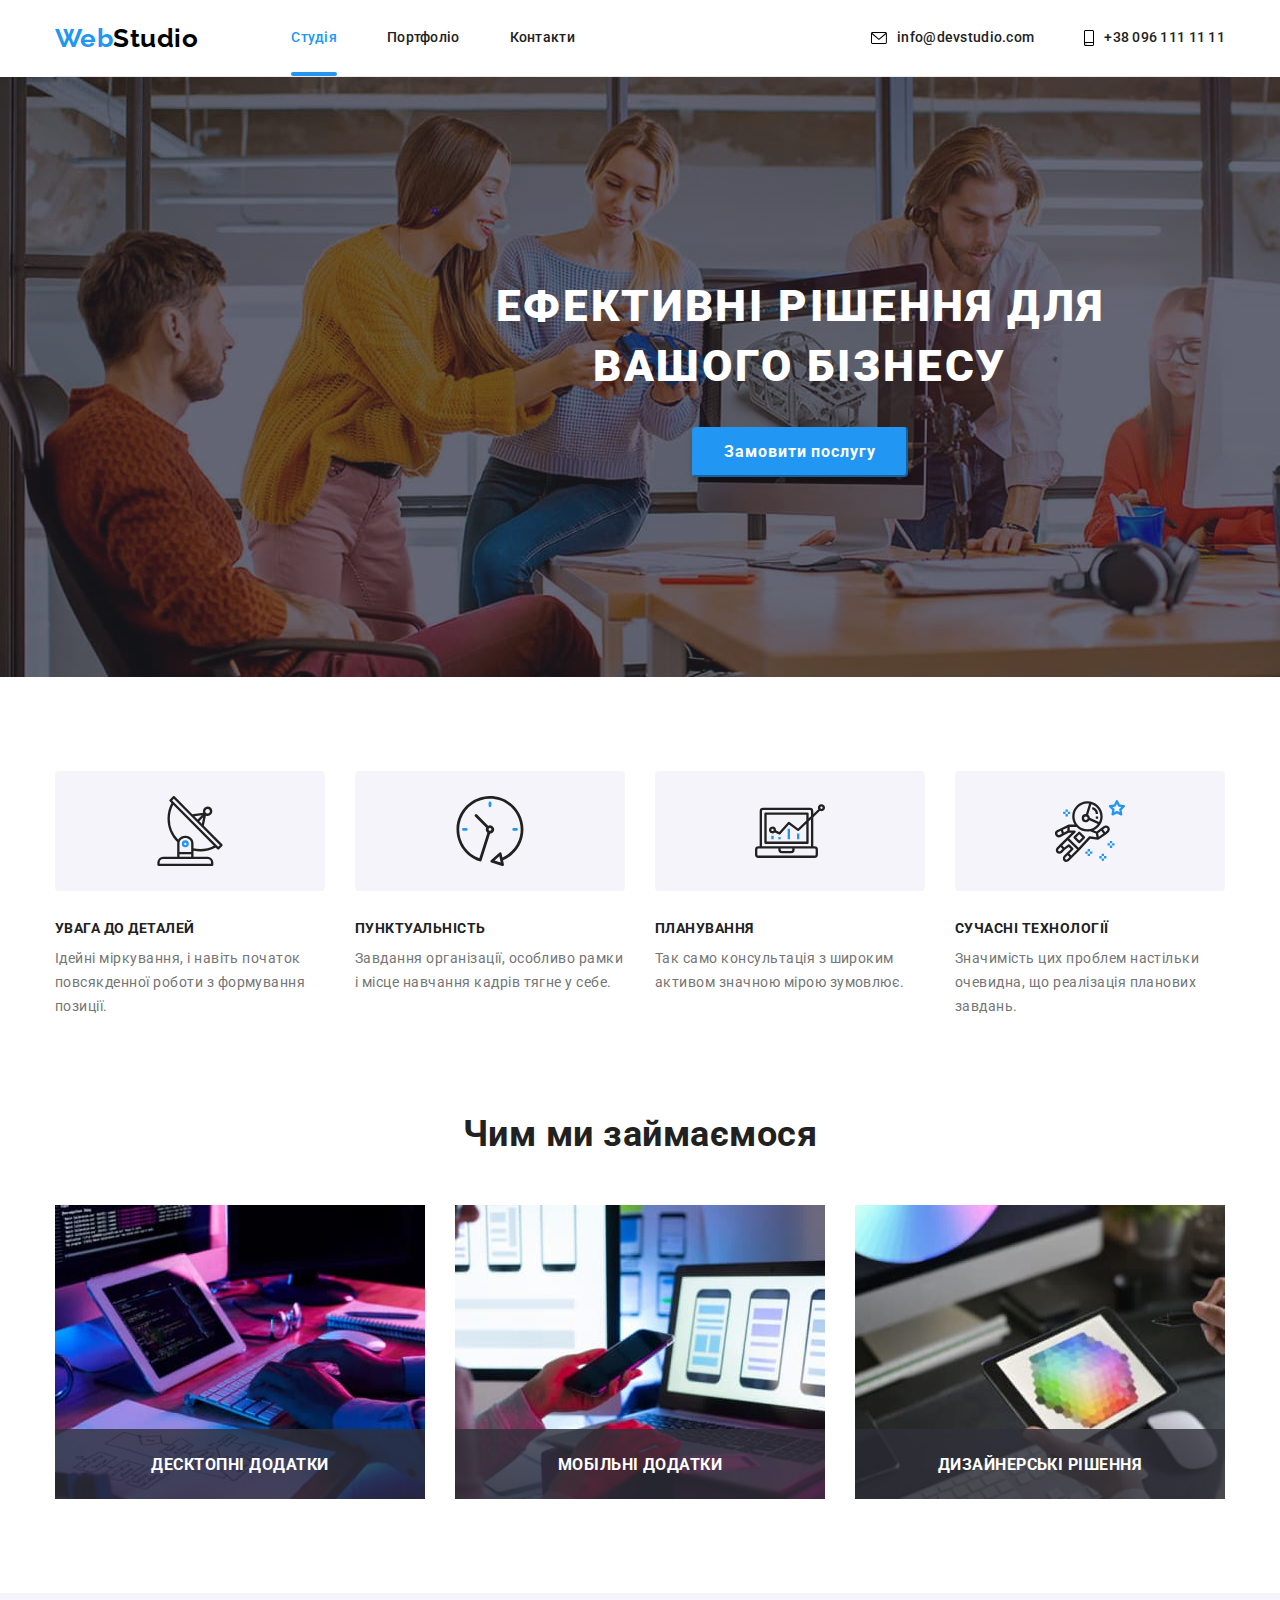
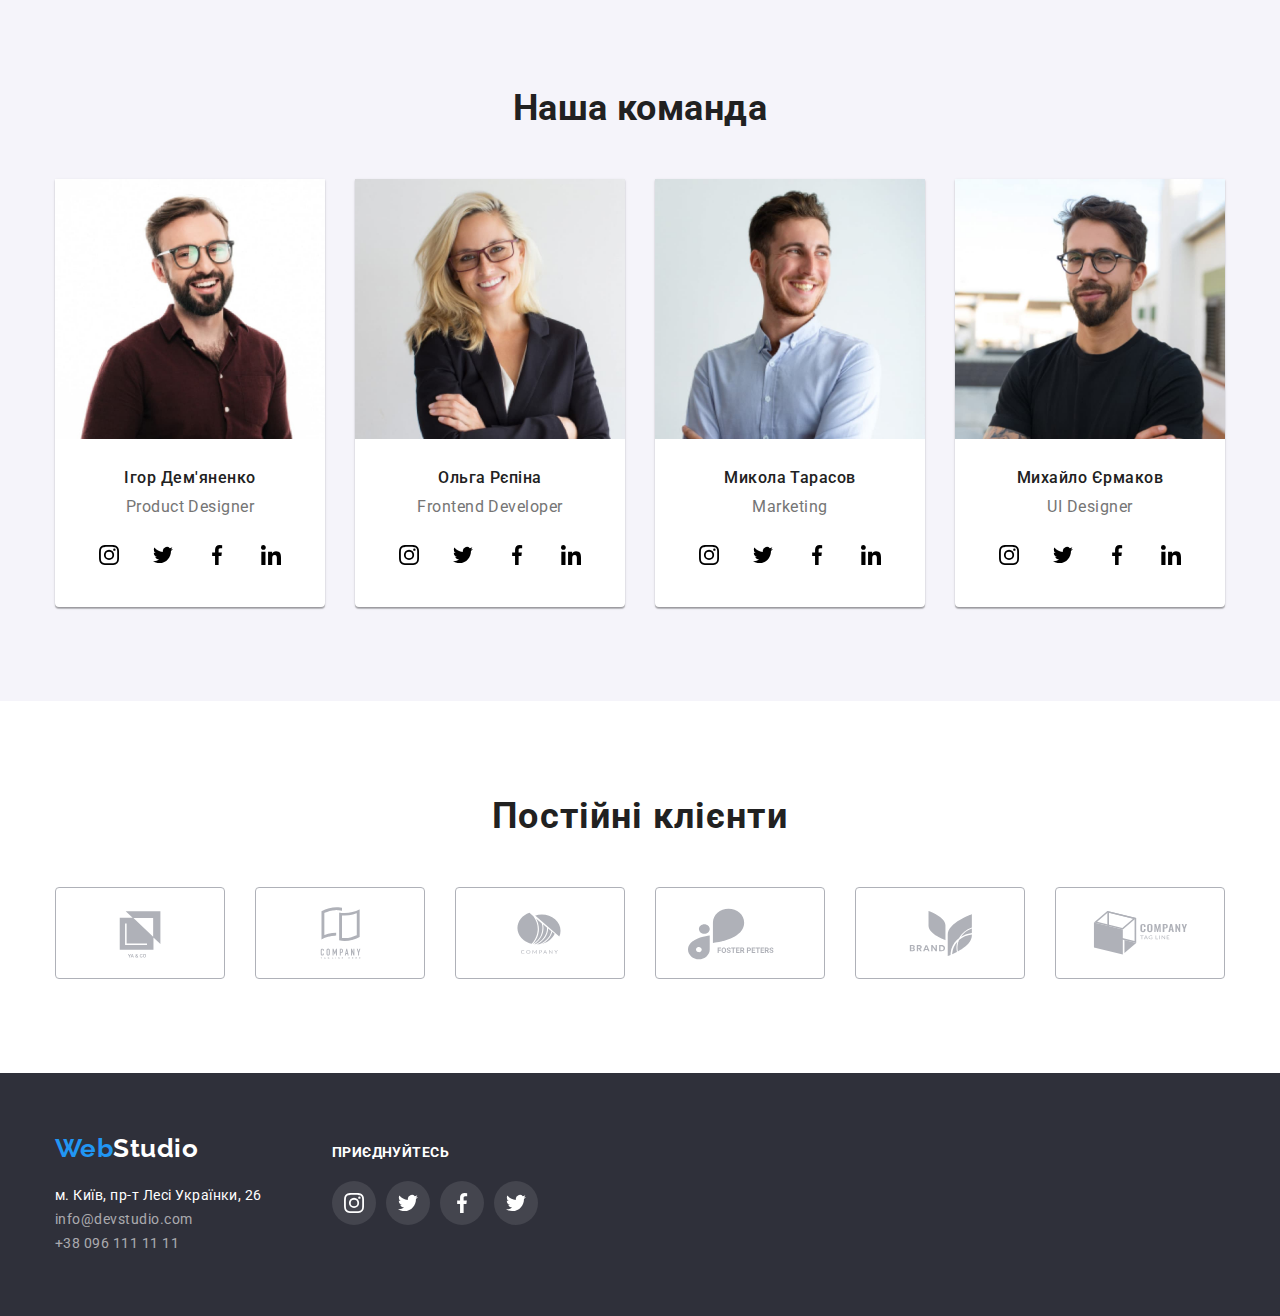
==== commit 927ae2fa: "Added overlays to our works" ====
--- a/index.html
+++ b/index.html
@@ -99,23 +99,39 @@
           <h2 class="section-work">Чим ми займаємося</h2>
           <ul class="work-list">
             <li class="work-item">
-              <img
+              <div class="work-item-wrap"><img
                 src="./images/our_work_1.jpg"
                 alt="Планування архітектури проекту"
                 width="370"
                 height="294"
               />
+              <div class="work-item-overlay">
+                <p>Десктопні додатки</p>
+              </div>
+
+            </div>
             </li>
             <li class="work-item">
+              <div class="work-item-wrap">
               <img src="./images/our_work_2.jpg" alt="Розробка дизайну" width="370" height="294" />
+              <div class="work-item-overlay">
+                <p>Мобільні додатки</p>
+              </div>
+
+            </div>
             </li>
             <li class="work-item">
-              <img
+              <div class="work-item-wrap"><img
                 src="./images/our_work_3.jpg"
                 alt="Підбір найкращих колірних рішень"
                 width="370"
                 height="294"
               />
+              <div class="work-item-overlay">
+                <p>Дизайнерські рішення</p>
+              </div>
+
+            </div>
             </li>
           </ul>
         </div>
@@ -371,7 +387,6 @@
         <button type="button" class="modal-close" data-modal-close>
           <svg width="20" height="20" class="modal-close-button">
             <use href="./images/icons.svg#modal-close"></use> </svg>
-
         </button>
       </div>
     </div>
--- a/css/styles.css
+++ b/css/styles.css
@@ -309,6 +309,29 @@
 .work-list .work-item:not(:last-child) {
   margin-right: 30px;
 }
+
+.work-item-wrap {
+  position: relative;
+}
+
+.work-item-overlay {
+  position: absolute;
+  height: 70px;
+  width: 100%;
+  background-color: rgba(47, 48, 58, 0.8);
+  color: var(--primary-white-color);
+  font-weight: 700;
+  text-transform: uppercase;
+  Font size: 14px;
+  Line height: 1.14;
+  letter-spacing: 0.03em;
+  text-align: center;
+  padding: 27px 0;
+
+  transform: translateY(-100%);
+}
+
+
 
 .sec3 {
   background-color: #f5f4fa;
@@ -702,14 +725,14 @@
   width: 100%;
   height: 100%;
   background-color: rgba(0, 0, 0, 0.2);
+
+  transition: opacity var(--tran), visibility var(--tran);
 }
 
 .modal {
   position: absolute;
   top: 50%;
   left: 50%;
-
-  transform: translate(-50%, -50%);
 
   width: 528px;
   min-height: 581px;
@@ -717,6 +740,13 @@
   box-shadow: 0px 1px 3px rgba(0, 0, 0, 0.12), 0px 1px 1px rgba(0, 0, 0, 0.14),
     0px 2px 1px rgba(0, 0, 0, 0.2);
   border-radius: 4px;
+
+  transform: translate(-50%, -50%) scale(1);
+  transition: transform var(--tran);
+}
+
+.backdrop.is-hidden .modal {
+  transform: translate(-50%, -50%) scale(1.1);
 }
 
 .modal-close {
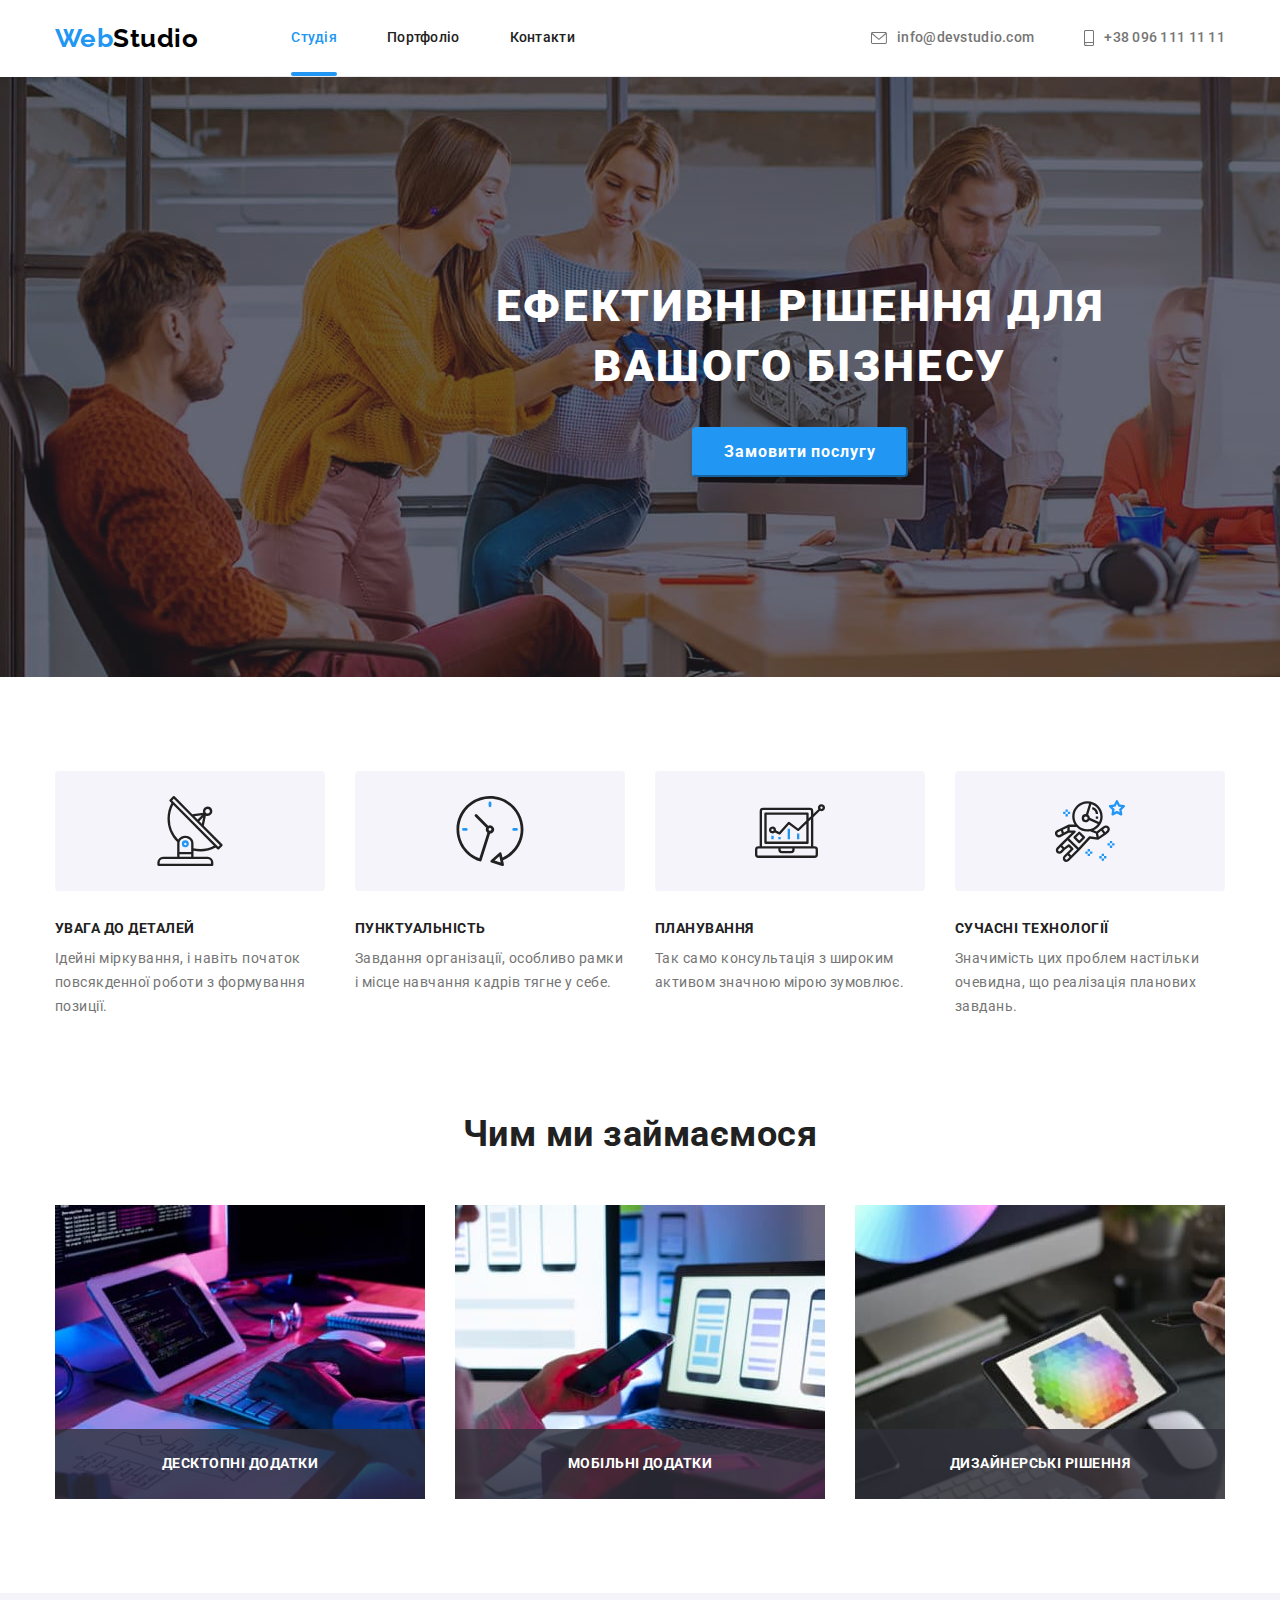
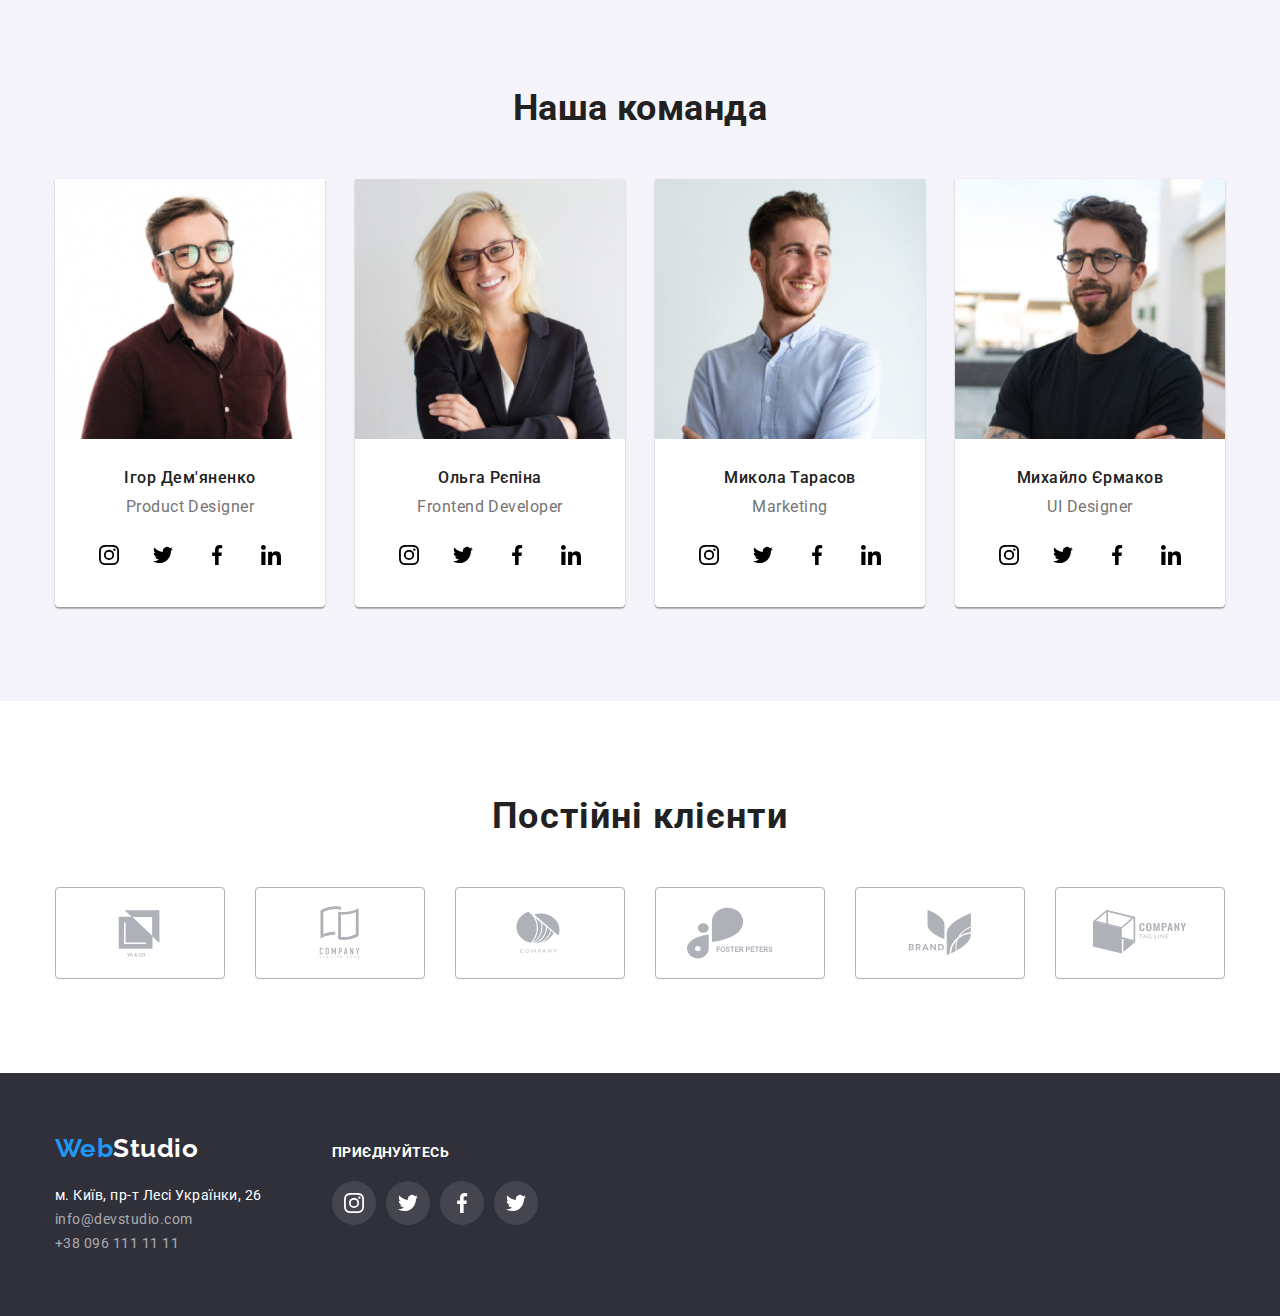
==== commit 8a07c208: "Bug fixes" ====
--- a/index.html
+++ b/index.html
@@ -105,19 +105,13 @@
                 width="370"
                 height="294"
               />
-              <div class="work-item-overlay">
-                <p>Десктопні додатки</p>
-              </div>
-
+                <p class="work-item-overlay">Десктопні додатки</p>
             </div>
             </li>
             <li class="work-item">
               <div class="work-item-wrap">
               <img src="./images/our_work_2.jpg" alt="Розробка дизайну" width="370" height="294" />
-              <div class="work-item-overlay">
-                <p>Мобільні додатки</p>
-              </div>
-
+                <p class="work-item-overlay">Мобільні додатки</p>
             </div>
             </li>
             <li class="work-item">
@@ -127,10 +121,7 @@
                 width="370"
                 height="294"
               />
-              <div class="work-item-overlay">
-                <p>Дизайнерські рішення</p>
-              </div>
-
+                <p class="work-item-overlay">Дизайнерські рішення</p>
             </div>
             </li>
           </ul>
@@ -329,8 +320,7 @@
         </div>
       </section>
     </main>
-    <footer>
-      <section class="footer-section-address">
+    <footer class="footer-section-address">
         <div class="container container-footer">
           <div class="address-footer">
             <a href="./index.html" class="footer-logo">
@@ -380,7 +370,6 @@
               </a></li>
             </ul>
         </div>
-      </section>
     </footer>
     <div class="backdrop is-hidden" data-modal>
       <div class="modal">
--- a/css/styles.css
+++ b/css/styles.css
@@ -53,6 +53,7 @@
 
 .visually-hidden {
   position: absolute;
+
   width: 1px;
   height: 1px;
   margin: -1px;
@@ -125,20 +126,27 @@
 
 .site-nav-list .link,
 .contact {
+  position: relative;
+
   display: inline-flex;
   align-items: center;
   padding-top: 30px;
   padding-bottom: 30px;
-  color: var(--primary-text-color);
   font-weight: 500;
   font-size: 14px;
   line-height: 1.14;
   letter-spacing: 0.02em;
   text-decoration: none;
 
-  transition: color var(--tran), fill var(--tran);
-
-  position: relative;
+  transition: color var(--tran);
+}
+
+.site-nav-list .link {
+color: var(--primary-text-color);
+}
+
+.site-nav-list .contact {
+color: var(--title-text-color);
 }
 
 .site-nav-list .link:hover,
@@ -146,7 +154,6 @@
 .contact:hover,
 .contact:focus {
   color: var(--accent-color);
-  fill: var(--accent-color);
 }
 
 .site-nav-list .link.current {
@@ -154,10 +161,9 @@
 }
 
 .site-nav-list .link.current::after {
+  position: absolute;
+  
   content: '';
-
-  position: absolute;
-
   width: 100%;
   height: 4px;
   background-color: var(--accent-color);
@@ -168,6 +174,7 @@
 
 .header_icon {
   margin-right: 10px;
+  fill: currentColor;
 }
 
 /* End of header. */
@@ -316,19 +323,20 @@
 
 .work-item-overlay {
   position: absolute;
+
   height: 70px;
   width: 100%;
   background-color: rgba(47, 48, 58, 0.8);
   color: var(--primary-white-color);
   font-weight: 700;
   text-transform: uppercase;
-  Font size: 14px;
-  Line height: 1.14;
-  letter-spacing: 0.03em;
-  text-align: center;
-  padding: 27px 0;
-
-  transform: translateY(-100%);
+  font-size: 14px;
+  line-height: 1.14;
+
+  bottom: 0;
+  display: flex;
+  justify-content: center;
+  align-items: center;
 }
 
 
@@ -368,10 +376,7 @@
 }
 
 .person-content {
-  display: flex;
-  flex-direction: column;
-
-  padding: 30px;
+  padding: 30px 0;
 }
 
 .section-team-list .title {
@@ -411,17 +416,21 @@
   height: 100%;
   display: flex;
   border-radius: 50%;
-
-  justify-content: center;
-  align-items: center;
-
-  transition: background-color var(--tran), fill var(--tran);
+  color: #AFB1B8;
+  justify-content: center;
+  align-items: center;
+
+  transition: background-color var(--tran), color var(--tran);
 }
 
 .person-soc-link:hover,
 .person-soc-link:focus {
   background-color: var(--accent-color);
-  fill: #ffffff;
+  color: var(--accent-color);
+}
+
+.soc_icons {
+  color: currentColor;
 }
 
 .sec-customers {
@@ -448,30 +457,28 @@
 }
 
 .customers-item-box {
-  display: block;
+  display: flex;
   align-items: center;
   justify-content: center;
   width: 170px;
   height: 92px;
-  left: 615px;
-  top: 2490px;
-
-  border: 1px solid #afb1b8;
+
+  border: 1px solid currentColor;
   border-radius: 4px;
 
-  fill: #afb1b8;
-
-  transition: fill var(--tran), border-color var(--tran);
+  color: #afb1b8;
+
+  transition: color var(--tran);
 }
 
 .customers-item-box:hover,
 .customers-item-box:focus {
-  border-color: var(--accent-color);
-  fill: var(--accent-color);
+  color: var(--accent-color);
 }
 
 .customers_icons {
-  margin: 16px 32px;
+  /* margin: 16px 32px; */
+  fill: currentColor;
 }
 
 /* end of main. */
@@ -480,10 +487,12 @@
 
 .footer-section-address {
   background-color: #2f303a;
+  padding: 60px 0;
 }
 
 .container-footer {
   display: flex;
+  align-items: baseline;
 }
 
 .footer-logo {
@@ -496,7 +505,6 @@
   text-decoration: none;
 
   display: block;
-  padding-top: 60px;
   padding-bottom: 20px;
 }
 
@@ -509,8 +517,6 @@
   font-size: 14px;
   line-height: 1.71;
   font-style: normal;
-
-  padding-bottom: 60px;
 }
 
 .footer-address-link {
@@ -542,7 +548,6 @@
 }
 
 .join {
-  margin-top: 72px;
   margin-left: 70px;
 }
 
@@ -574,13 +579,13 @@
   justify-content: center;
   align-items: center;
 
-  transition: background-color var(--tran), fill var(--tran);
+  transition: background-color var(--tran);
 }
 
 .join-button:hover,
 .join-button:focus {
   background-color: var(--accent-color);
-  fill: var(--primary-white-color);
+  /* fill: var(--primary-white-color); */
 }
 
 .join-link {
@@ -619,8 +624,7 @@
   line-height: 1.62;
   text-align: center;
 
-  width: 125px;
-  height: 38px;
+  padding: 6px 22px;
   border-radius: 4px;
   border: 2px solid transparent;
 
@@ -645,8 +649,6 @@
   flex-basis: calc((100% - 60px) / 3);
   margin-right: 30px;
   margin-bottom: 30px;
-
-  transition: box-shadow var(--tran);
 }
 
 .gallery-list .item:nth-child(3n) {
@@ -657,14 +659,15 @@
   margin-bottom: 0;
 }
 
-.gallery-list .item:hover,
-.gallery-list .item:focus {
+.gallery-list-link:hover,
+.gallery-list-link:focus {
   box-shadow: 0px 1px 1px rgba(0, 0, 0, 0.12), 0px 4px 4px rgba(0, 0, 0, 0.06),
     1px 4px 6px rgba(0, 0, 0, 0.16);
 }
 
 .gallery-list-link {
   display: block;
+  transition: box-shadow var(--tran);
 }
 
 .gallery-list-wrap {
@@ -689,7 +692,8 @@
   overflow: auto;
 }
 
-.gallery-list-link:hover .gallery-list-toptext {
+.gallery-list-link:hover .gallery-list-toptext, 
+.gallery-list-link:focus .gallery-list-toptext {
   transform: translateY(0%);
 }
 
